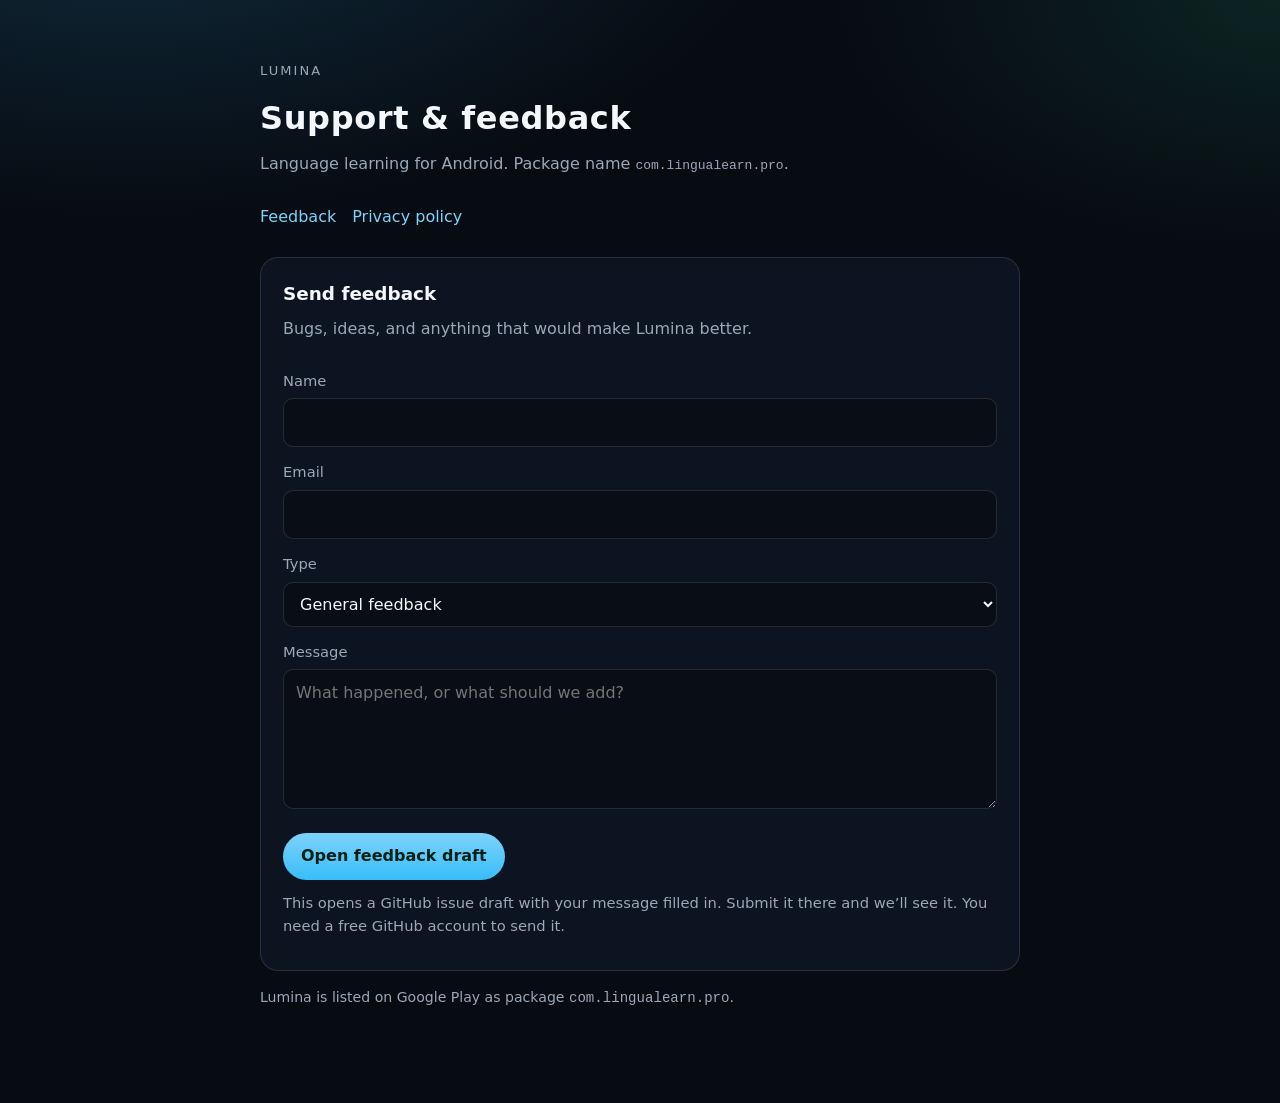
==== docs/index.html @ bdbe4c9f "Add a GitHub Pages support site with feedback and a privacy policy. Play Console needs public URLs f" ====
<!DOCTYPE html>
<html lang="en">
<head>
  <meta charset="utf-8" />
  <meta name="viewport" content="width=device-width, initial-scale=1" />
  <title>Lumina · Support &amp; feedback</title>
  <link rel="stylesheet" href="styles.css" />
</head>
<body>
  <main class="wrap">
    <p class="eyebrow">Lumina</p>
    <div class="brand">
      <h1>Support &amp; feedback</h1>
    </div>
    <p class="lede">
      Language learning for Android. Package name <code>com.lingualearn.pro</code>.
    </p>
    <nav>
      <a href="index.html">Feedback</a>
      <a href="privacy.html">Privacy policy</a>
    </nav>

    <section class="card">
      <h2>Send feedback</h2>
      <p class="lede">Bugs, ideas, and anything that would make Lumina better.</p>
      <form id="feedback-form">
        <label for="name">Name</label>
        <input id="name" name="name" autocomplete="name" />

        <label for="email">Email</label>
        <input id="email" name="email" type="email" autocomplete="email" required />

        <label for="kind">Type</label>
        <select id="kind" name="kind">
          <option value="Feedback">General feedback</option>
          <option value="Bug">Bug</option>
          <option value="Idea">Feature idea</option>
        </select>

        <label for="message">Message</label>
        <textarea id="message" name="message" required placeholder="What happened, or what should we add?"></textarea>

        <button type="submit">Open feedback draft</button>
      </form>
      <p class="note">
        This opens a GitHub issue draft with your message filled in. Submit it there and we’ll see it.
        You need a free GitHub account to send it.
      </p>
    </section>

    <p class="meta">Lumina is listed on Google Play as package <code>com.lingualearn.pro</code>.</p>
  </main>
  <script>
    const repo = "https://github.com/ilda-cornolius/language-learning/issues/new";
    document.getElementById("feedback-form").addEventListener("submit", (event) => {
      event.preventDefault();
      const name = document.getElementById("name").value.trim() || "Anonymous";
      const email = document.getElementById("email").value.trim();
      const kind = document.getElementById("kind").value;
      const message = document.getElementById("message").value.trim();
      const title = `${kind}: ${message.slice(0, 72) || "Lumina feedback"}`;
      const body = [
        `**From:** ${name}`,
        `**Email:** ${email}`,
        `**Type:** ${kind}`,
        "",
        message,
      ].join("\n");
      const url = `${repo}?title=${encodeURIComponent(title)}&body=${encodeURIComponent(body)}`;
      window.location.href = url;
    });
  </script>
</body>
</html>
---- docs/styles.css ----
:root {
  --bg: #070b12;
  --panel: rgba(16, 24, 38, 0.78);
  --line: rgba(255, 255, 255, 0.12);
  --text: #f4f7fb;
  --muted: #9aa8b8;
  --accent: #7dd3fc;
  --accent-2: #34d399;
}

* { box-sizing: border-box; }

html, body {
  margin: 0;
  min-height: 100%;
  font-family: "Segoe UI", system-ui, -apple-system, sans-serif;
  color: var(--text);
  background:
    radial-gradient(1200px 600px at 10% -10%, rgba(56, 189, 248, 0.18), transparent 55%),
    radial-gradient(900px 500px at 100% 0%, rgba(52, 211, 153, 0.12), transparent 50%),
    var(--bg);
}

body {
  line-height: 1.55;
}

a { color: var(--accent); text-decoration: none; }
a:hover { text-decoration: underline; }

.wrap {
  width: min(760px, calc(100% - 32px));
  margin: 0 auto;
  padding: 48px 0 80px;
}

.brand {
  display: flex;
  align-items: baseline;
  gap: 10px;
  margin-bottom: 8px;
}

.brand h1 {
  margin: 0;
  font-weight: 650;
  letter-spacing: 0.02em;
}

.eyebrow {
  color: var(--muted);
  font-size: 13px;
  letter-spacing: 0.16em;
  text-transform: uppercase;
}

.lede {
  color: var(--muted);
  margin: 0 0 28px;
}

.card {
  background: var(--panel);
  border: 1px solid var(--line);
  border-radius: 18px;
  padding: 22px 22px 18px;
  backdrop-filter: blur(16px);
  margin-bottom: 16px;
}

.card h2 {
  margin: 0 0 8px;
  font-size: 1.15rem;
}

label {
  display: block;
  margin: 14px 0 6px;
  color: var(--muted);
  font-size: 0.92rem;
}

input, select, textarea {
  width: 100%;
  border: 1px solid var(--line);
  background: rgba(7, 11, 18, 0.65);
  color: var(--text);
  border-radius: 10px;
  padding: 11px 12px;
  font: inherit;
}

textarea { min-height: 140px; resize: vertical; }

button {
  margin-top: 16px;
  border: 0;
  border-radius: 999px;
  padding: 11px 18px;
  font: inherit;
  font-weight: 650;
  color: #062016;
  background: linear-gradient(180deg, var(--accent), #38bdf8);
  cursor: pointer;
}

button:hover { filter: brightness(1.05); }

.note {
  color: var(--muted);
  font-size: 0.92rem;
  margin-top: 12px;
}

nav {
  display: flex;
  gap: 16px;
  margin: 18px 0 28px;
}

.meta {
  color: var(--muted);
  font-size: 0.88rem;
}
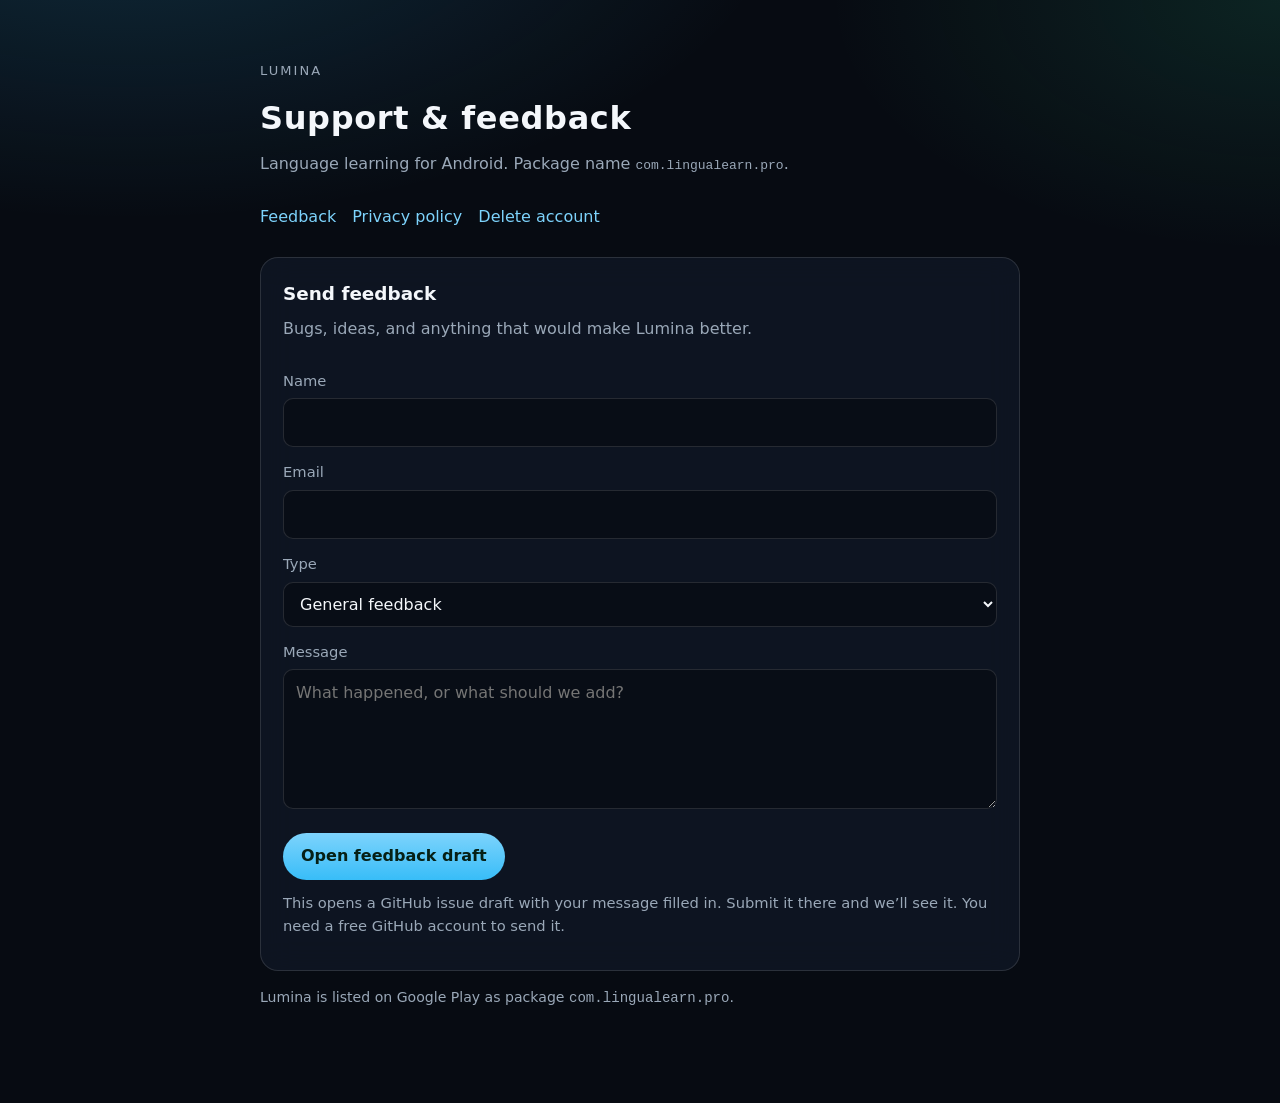
==== commit 73dd3046: "Add a Play Console account-deletion page with request steps and data retention. Google requires a pu" ====
--- a/docs/index.html
+++ b/docs/index.html
@@ -18,6 +18,7 @@
     <nav>
       <a href="index.html">Feedback</a>
       <a href="privacy.html">Privacy policy</a>
+      <a href="delete.html">Delete account</a>
     </nav>
 
     <section class="card">
--- a/docs/styles.css
+++ b/docs/styles.css
@@ -122,3 +122,17 @@
   color: var(--muted);
   font-size: 0.88rem;
 }
+
+.steps {
+  margin: 8px 0 4px;
+  padding-left: 1.35em;
+}
+
+.steps li {
+  margin: 12px 0;
+  color: var(--text);
+}
+
+.keep-list, .delete-list {
+  margin: 8px 0 0;
+}
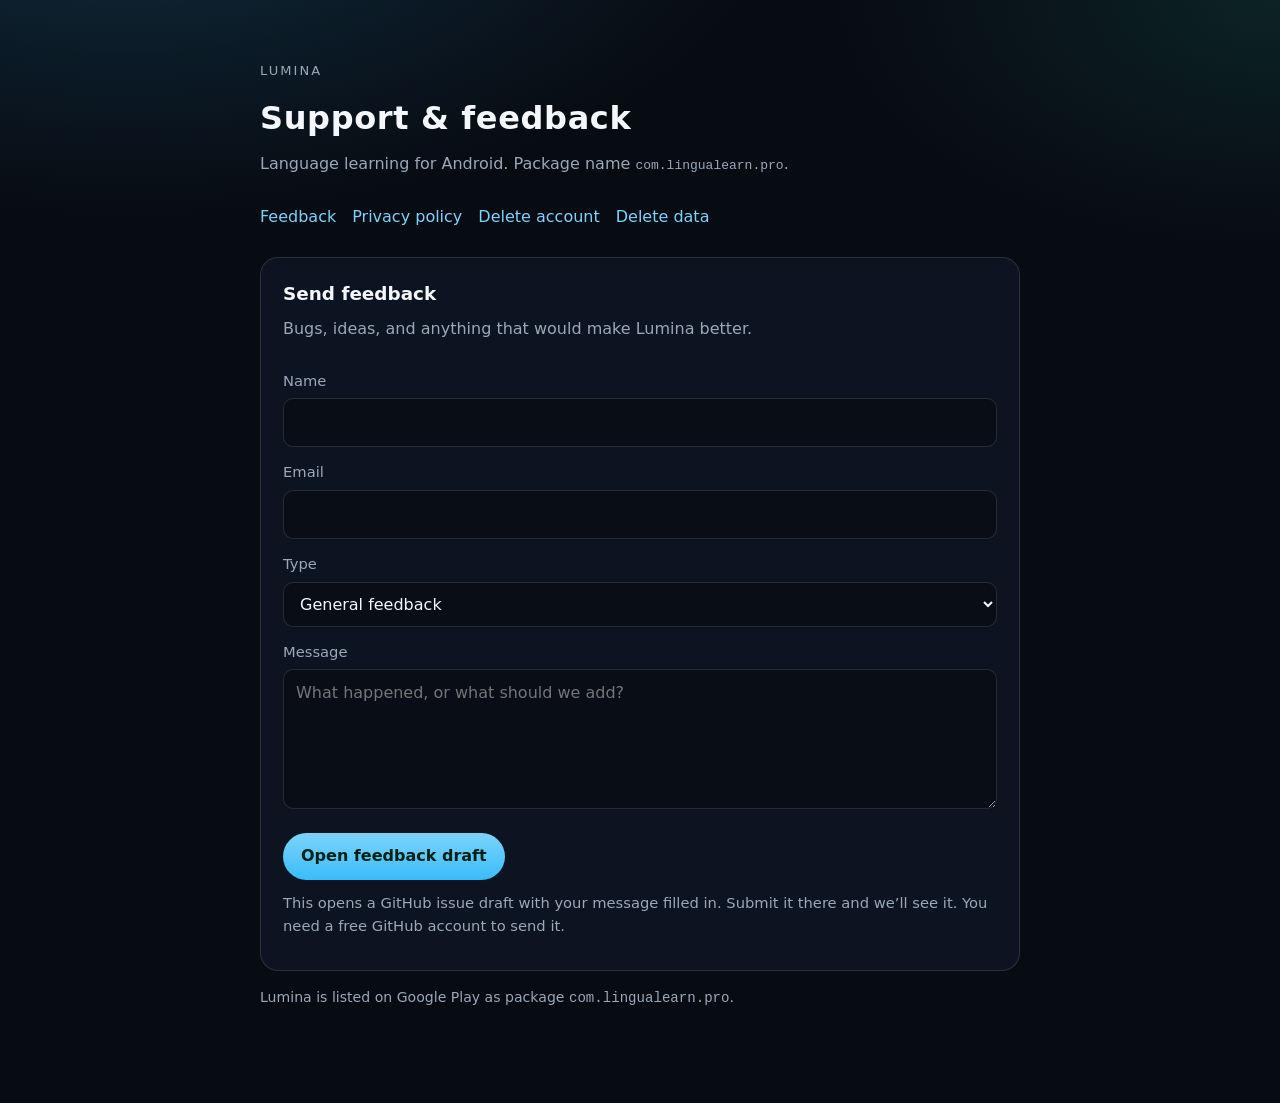
==== commit ebe52bea: "Add a Play Console data-deletion page that keeps the Lumina account. Users can request removal of so" ====
--- a/docs/index.html
+++ b/docs/index.html
@@ -19,6 +19,7 @@
       <a href="index.html">Feedback</a>
       <a href="privacy.html">Privacy policy</a>
       <a href="delete.html">Delete account</a>
+      <a href="delete-data.html">Delete data</a>
     </nav>
 
     <section class="card">
